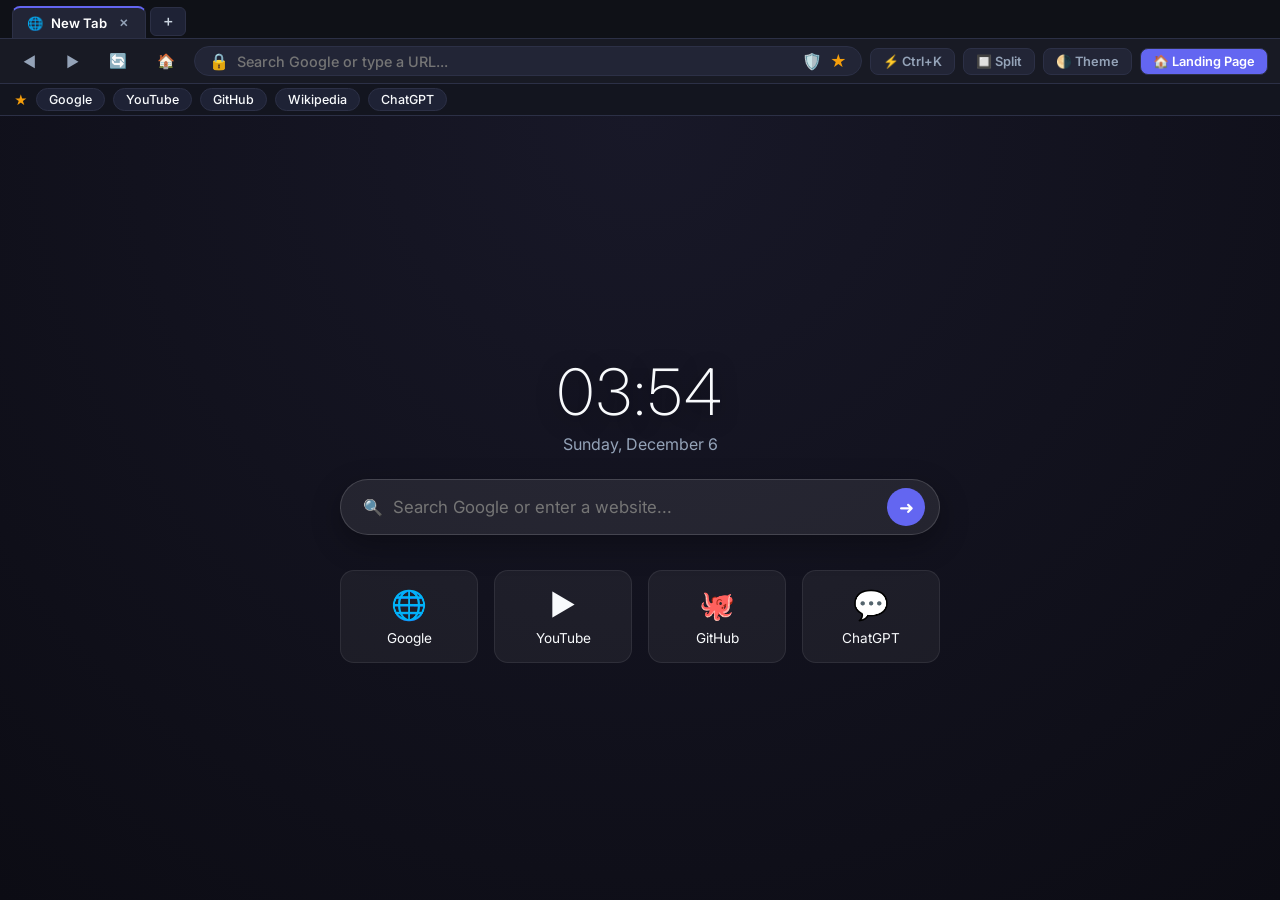
==== web/app.html @ 3ee3ef1f "feat: add instant Launch Online Web Browser simulator without download" ====
<!DOCTYPE html>
<html lang="en">
<head>
    <meta charset="UTF-8">
    <meta name="viewport" content="width=device-width, initial-scale=1.0">
    <title>My Cool Browser Web - Online Simulator</title>
    <link href="https://fonts.googleapis.com/css2?family=Inter:wght@300;400;500;600;700&family=JetBrains+Mono:wght@400;600&display=swap" rel="stylesheet">
    <style>
        :root {
            --primary: #6366f1;
            --primary-glow: rgba(99, 102, 241, 0.35);
            --bg-main: #0f1117;
            --bg-navbar: #181a24;
            --bg-bookmarks: #13151f;
            --bg-input: #222536;
            --bg-tab: #151722;
            --bg-tab-active: #222536;
            --text-main: #f8fafc;
            --text-muted: #94a3b8;
            --border: #2c3046;
        }

        * {
            margin: 0;
            padding: 0;
            box-sizing: border-box;
            font-family: 'Inter', -apple-system, sans-serif;
            user-select: none;
        }

        body {
            background-color: var(--bg-main);
            color: var(--text-main);
            height: 100vh;
            display: flex;
            flex-direction: column;
            overflow: hidden;
        }

        /* Top Tab Bar */
        .tab-bar-strip {
            background-color: var(--bg-main);
            display: flex;
            align-items: center;
            padding: 6px 12px 0 12px;
            gap: 4px;
            border-bottom: 1px solid var(--border);
        }

        .tabs-container {
            display: flex;
            align-items: center;
            gap: 4px;
            overflow-x: auto;
        }

        .tab {
            background-color: var(--bg-tab);
            color: var(--text-muted);
            border: 1px solid var(--border);
            border-bottom: none;
            border-top-left-radius: 8px;
            border-top-right-radius: 8px;
            padding: 7px 14px;
            font-size: 0.82rem;
            font-weight: 500;
            display: flex;
            align-items: center;
            gap: 8px;
            min-width: 120px;
            max-width: 200px;
            cursor: pointer;
            transition: all 0.2s ease;
        }

        .tab.active {
            background-color: var(--bg-tab-active);
            color: #ffffff;
            border-top: 2px solid var(--primary);
            font-weight: 600;
        }

        .tab:hover:not(.active) {
            background-color: #1d2030;
            color: #e2e8f0;
        }

        .tab-title {
            flex: 1;
            white-space: nowrap;
            overflow: hidden;
            text-overflow: ellipsis;
        }

        .tab-close {
            font-size: 11px;
            color: var(--text-muted);
            border-radius: 50%;
            width: 16px;
            height: 16px;
            display: flex;
            align-items: center;
            justify-content: center;
        }

        .tab-close:hover {
            background-color: rgba(255, 255, 255, 0.15);
            color: #ffffff;
        }

        .new-tab-btn {
            background: #1e2235;
            border: 1px solid var(--border);
            border-radius: 6px;
            color: #cbd5e1;
            font-size: 14px;
            font-weight: bold;
            padding: 4px 10px;
            cursor: pointer;
            margin-bottom: 2px;
        }

        .new-tab-btn:hover {
            background-color: var(--primary);
            color: #ffffff;
        }

        /* Navigation Bar */
        .navbar {
            background-color: var(--bg-navbar);
            display: flex;
            align-items: center;
            padding: 6px 12px;
            gap: 8px;
            border-bottom: 1px solid var(--border);
        }

        .nav-btn {
            background: transparent;
            border: 1px solid transparent;
            border-radius: 6px;
            color: var(--text-muted);
            padding: 6px 10px;
            font-size: 0.9rem;
            cursor: pointer;
            transition: all 0.2s ease;
        }

        .nav-btn:hover {
            background: rgba(255, 255, 255, 0.1);
            color: #ffffff;
            border-color: var(--border);
        }

        .omnibox-wrapper {
            flex: 1;
            background-color: var(--bg-input);
            border: 1px solid var(--border);
            border-radius: 18px;
            display: flex;
            align-items: center;
            padding: 4px 14px;
            gap: 8px;
            transition: border-color 0.2s ease;
        }

        .omnibox-wrapper:focus-within {
            border-color: var(--primary);
            box-shadow: 0 0 0 2px var(--primary-glow);
        }

        .omnibox-input {
            flex: 1;
            background: transparent;
            border: none;
            outline: none;
            color: #ffffff;
            font-size: 0.9rem;
            font-weight: 500;
            user-select: text;
        }

        .action-pill {
            background: var(--bg-input);
            border: 1px solid var(--border);
            border-radius: 8px;
            color: var(--text-muted);
            padding: 5px 12px;
            font-size: 0.8rem;
            font-weight: 600;
            cursor: pointer;
        }

        .action-pill:hover {
            background: var(--primary);
            color: #ffffff;
            border-color: var(--primary);
        }

        /* Bookmarks Bar */
        .bookmarks-bar {
            background-color: var(--bg-bookmarks);
            display: flex;
            align-items: center;
            padding: 4px 14px;
            gap: 8px;
            border-bottom: 1px solid var(--border);
        }

        .bm-item {
            background-color: #1e2235;
            border: 1px solid var(--border);
            border-radius: 12px;
            color: var(--text-main);
            padding: 3px 12px;
            font-size: 0.78rem;
            font-weight: 500;
            cursor: pointer;
            transition: all 0.2s ease;
        }

        .bm-item:hover {
            background-color: var(--primary);
            border-color: var(--primary);
            color: #ffffff;
        }

        /* Web View Container / Splitter */
        .content-area {
            flex: 1;
            display: flex;
            position: relative;
            background: radial-gradient(circle at top, #181828 0%, #0c0c14 100%);
        }

        .view-pane {
            flex: 1;
            height: 100%;
            border: none;
            display: flex;
            flex-direction: column;
            overflow-y: auto;
        }

        /* Start Page View */
        .start-dashboard {
            flex: 1;
            display: flex;
            flex-direction: column;
            align-items: center;
            justify-content: center;
            padding: 30px 20px;
            text-align: center;
        }

        .dash-clock {
            font-size: 4rem;
            font-weight: 200;
            letter-spacing: 2px;
            margin-bottom: 4px;
            text-shadow: 0 4px 20px rgba(0,0,0,0.5);
        }

        .dash-date {
            color: var(--text-muted);
            font-size: 1rem;
            margin-bottom: 25px;
        }

        .dash-search-box {
            width: 100%;
            max-width: 600px;
            background: rgba(255, 255, 255, 0.08);
            border: 1px solid rgba(255, 255, 255, 0.15);
            border-radius: 30px;
            padding: 8px 14px 8px 22px;
            display: flex;
            align-items: center;
            margin-bottom: 35px;
            box-shadow: 0 10px 30px rgba(0,0,0,0.3);
        }

        .dash-search-input {
            flex: 1;
            background: transparent;
            border: none;
            outline: none;
            color: #ffffff;
            font-size: 1.05rem;
            user-select: text;
        }

        .dash-search-btn {
            background: var(--primary);
            border: none;
            border-radius: 50%;
            width: 38px;
            height: 38px;
            color: #fff;
            cursor: pointer;
            font-size: 1.1rem;
        }

        .dash-shortcuts {
            display: grid;
            grid-template-columns: repeat(4, 1fr);
            gap: 16px;
            width: 100%;
            max-width: 600px;
        }

        .dash-card {
            background: rgba(255, 255, 255, 0.05);
            border: 1px solid rgba(255, 255, 255, 0.08);
            border-radius: 14px;
            padding: 16px 10px;
            display: flex;
            flex-direction: column;
            align-items: center;
            gap: 8px;
            font-size: 0.85rem;
            cursor: pointer;
            transition: transform 0.2s ease;
        }

        .dash-card:hover {
            transform: translateY(-4px);
            background: rgba(255, 255, 255, 0.12);
            border-color: var(--primary);
        }

        .dash-card .icon {
            font-size: 1.8rem;
        }

        /* Web Iframe View */
        .web-frame {
            width: 100%;
            height: 100%;
            border: none;
            background: #ffffff;
        }

        /* Modal Overlay (Command Palette) */
        .modal-overlay {
            position: absolute;
            top: 0;
            left: 0;
            right: 0;
            bottom: 0;
            background: rgba(0, 0, 0, 0.6);
            backdrop-filter: blur(8px);
            display: none;
            align-items: flex-start;
            justify-content: center;
            padding-top: 100px;
            z-index: 1000;
        }

        .palette-box {
            width: 100%;
            max-width: 540px;
            background: #181a26;
            border: 1px solid var(--border);
            border-radius: 12px;
            box-shadow: 0 20px 50px rgba(0, 0, 0, 0.6);
            overflow: hidden;
        }

        .palette-input {
            width: 100%;
            background: #202434;
            border: none;
            border-bottom: 1px solid var(--border);
            padding: 14px 18px;
            color: #ffffff;
            font-size: 1.05rem;
            outline: none;
            user-select: text;
        }

        .palette-list {
            max-height: 280px;
            overflow-y: auto;
            padding: 6px;
        }

        .palette-item {
            padding: 10px 14px;
            border-radius: 6px;
            font-size: 0.9rem;
            cursor: pointer;
            display: flex;
            align-items: center;
            gap: 10px;
        }

        .palette-item:hover, .palette-item.active {
            background: var(--primary);
            color: #ffffff;
        }
    </style>
</head>
<body>
    <!-- Top Tab Strip -->
    <div class="tab-bar-strip">
        <div class="tabs-container" id="tabs-container"></div>
        <button class="new-tab-btn" onclick="addNewTab()">＋</button>
    </div>

    <!-- Navigation Bar -->
    <div class="navbar">
        <button class="nav-btn" onclick="historyBack()" title="Back">◀</button>
        <button class="nav-btn" onclick="historyForward()" title="Forward">▶</button>
        <button class="nav-btn" onclick="reloadTab()" title="Reload">🔄</button>
        <button class="nav-btn" onclick="goHome()" title="Home">🏠</button>

        <div class="omnibox-wrapper">
            <span>🔒</span>
            <input class="omnibox-input" id="omnibox" type="text" placeholder="Search Google or type a URL..." onkeydown="handleOmniboxKey(event)">
            <span>🛡️</span>
            <span style="color: #f59e0b; cursor: pointer;" onclick="bookmarkCurrentPage()">★</span>
        </div>

        <button class="action-pill" onclick="openCommandPalette()">⚡ Ctrl+K</button>
        <button class="action-pill" onclick="toggleSplitView()">🔲 Split</button>
        <button class="action-pill" onclick="toggleTheme()">🌗 Theme</button>
        <a href="/" class="action-pill" style="text-decoration: none; background: #6366f1; color: white;">🏠 Landing Page</a>
    </div>

    <!-- Bookmarks Bar -->
    <div class="bookmarks-bar">
        <span style="color: #f59e0b; font-weight: bold; font-size: 13px;">★</span>
        <button class="bm-item" onclick="navigateTo('https://www.google.com')">Google</button>
        <button class="bm-item" onclick="navigateTo('https://www.youtube.com')">YouTube</button>
        <button class="bm-item" onclick="navigateTo('https://github.com')">GitHub</button>
        <button class="bm-item" onclick="navigateTo('https://www.wikipedia.org')">Wikipedia</button>
        <button class="bm-item" onclick="navigateTo('https://chatgpt.com')">ChatGPT</button>
    </div>

    <!-- Web Content Area -->
    <div class="content-area" id="content-area"></div>

    <!-- Spotlight Command Palette Modal -->
    <div class="modal-overlay" id="palette-modal" onclick="closePaletteOnBg(event)">
        <div class="palette-box">
            <input class="palette-input" id="palette-input" type="text" placeholder="Type a command or search..." oninput="filterPalette()" onkeydown="handlePaletteKey(event)">
            <div class="palette-list" id="palette-list"></div>
        </div>
    </div>

    <script>
        var tabs = [
            { id: 1, title: 'New Tab', url: 'about:blank', history: ['about:blank'], historyIdx: 0 }
        ];
        var activeTabId = 1;
        var nextTabId = 2;
        var isSplit = false;

        function renderTabs() {
            var container = document.getElementById('tabs-container');
            container.innerHTML = '';

            tabs.forEach(function(tab) {
                var tabEl = document.createElement('div');
                tabEl.className = 'tab' + (tab.id === activeTabId ? ' active' : '');
                tabEl.onclick = function() { switchTab(tab.id); };

                tabEl.innerHTML = `
                    <span>🌐</span>
                    <span class="tab-title">${tab.title}</span>
                    <span class="tab-close" onclick="event.stopPropagation(); closeTab(${tab.id});">✕</span>
                `;
                container.appendChild(tabEl);
            });
        }

        function renderContent() {
            var area = document.getElementById('content-area');
            var currTab = tabs.find(t => t.id === activeTabId) || tabs[0];
            
            document.getElementById('omnibox').value = currTab.url === 'about:blank' ? '' : currTab.url;

            if (currTab.url === 'about:blank') {
                area.innerHTML = `
                    <div class="view-pane">
                        <div class="start-dashboard">
                            <div class="dash-clock" id="dash-clock">12:00</div>
                            <div class="dash-date" id="dash-date">Thursday, August 27</div>
                            <div class="dash-search-box">
                                <span style="margin-right: 10px;">🔍</span>
                                <input class="dash-search-input" id="dash-search-input" type="text" placeholder="Search Google or enter a website..." onkeydown="handleDashSearch(event)">
                                <button class="dash-search-btn" onclick="executeDashSearch()">➜</button>
                            </div>
                            <div class="dash-shortcuts">
                                <div class="dash-card" onclick="navigateTo('https://www.google.com')">
                                    <div class="icon">🌐</div>
                                    <span>Google</span>
                                </div>
                                <div class="dash-card" onclick="navigateTo('https://www.youtube.com')">
                                    <div class="icon">▶️</div>
                                    <span>YouTube</span>
                                </div>
                                <div class="dash-card" onclick="navigateTo('https://github.com')">
                                    <div class="icon">🐙</div>
                                    <span>GitHub</span>
                                </div>
                                <div class="dash-card" onclick="navigateTo('https://chatgpt.com')">
                                    <div class="icon">💬</div>
                                    <span>ChatGPT</span>
                                </div>
                            </div>
                        </div>
                    </div>
                `;
                updateDashClock();
            } else {
                area.innerHTML = `<iframe class="web-frame" src="${currTab.url}"></iframe>`;
            }
        }

        function addNewTab(url = 'about:blank', title = 'New Tab') {
            var id = nextTabId++;
            tabs.push({ id: id, title: title, url: url, history: [url], historyIdx: 0 });
            activeTabId = id;
            renderTabs();
            renderContent();
        }

        function switchTab(id) {
            activeTabId = id;
            renderTabs();
            renderContent();
        }

        function closeTab(id) {
            if (tabs.length === 1) {
                tabs[0].url = 'about:blank';
                tabs[0].title = 'New Tab';
                renderTabs();
                renderContent();
                return;
            }
            tabs = tabs.filter(t => t.id !== id);
            if (activeTabId === id) {
                activeTabId = tabs[tabs.length - 1].id;
            }
            renderTabs();
            renderContent();
        }

        function navigateTo(url) {
            var currTab = tabs.find(t => t.id === activeTabId);
            if (!currTab) return;

            currTab.url = url;
            currTab.title = url.replace('https://', '').replace('http://', '').split('/')[0] || 'Website';
            currTab.history.push(url);
            currTab.historyIdx = currTab.history.length - 1;

            renderTabs();
            renderContent();
        }

        function handleOmniboxKey(e) {
            if (e.key === 'Enter') {
                var val = document.getElementById('omnibox').value.trim();
                if (!val) return;

                if (val.indexOf('.') !== -1 && val.indexOf(' ') === -1) {
                    if (val.indexOf('http://') !== 0 && val.indexOf('https://') !== 0) {
                        navigateTo('https://' + val);
                    } else {
                        navigateTo(val);
                    }
                } else {
                    navigateTo('https://www.google.com/search?q=' + encodeURIComponent(val));
                }
            }
        }

        function handleDashSearch(e) {
            if (e.key === 'Enter') executeDashSearch();
        }

        function executeDashSearch() {
            var val = document.getElementById('dash-search-input').value.trim();
            if (val) {
                navigateTo('https://www.google.com/search?q=' + encodeURIComponent(val));
            }
        }

        function goHome() {
            navigateTo('about:blank');
        }

        function reloadTab() {
            renderContent();
        }

        function historyBack() {
            var currTab = tabs.find(t => t.id === activeTabId);
            if (currTab && currTab.historyIdx > 0) {
                currTab.historyIdx--;
                currTab.url = currTab.history[currTab.historyIdx];
                renderTabs();
                renderContent();
            }
        }

        function historyForward() {
            var currTab = tabs.find(t => t.id === activeTabId);
            if (currTab && currTab.historyIdx < currTab.history.length - 1) {
                currTab.historyIdx++;
                currTab.url = currTab.history[currTab.historyIdx];
                renderTabs();
                renderContent();
            }
        }

        function updateDashClock() {
            var el = document.getElementById('dash-clock');
            var dateEl = document.getElementById('dash-date');
            if (el) {
                var now = new Date();
                var h = String(now.getHours()).padStart(2, '0');
                var m = String(now.getMinutes()).padStart(2, '0');
                el.innerText = h + ':' + m;
                if (dateEl) {
                    dateEl.innerText = now.toLocaleDateString('en-US', { weekday: 'long', month: 'long', day: 'numeric' });
                }
            }
        }
        setInterval(updateDashClock, 1000);

        function toggleTheme() {
            var isLight = document.body.style.getPropertyValue('--bg-main') === '#f1f5f9';
            if (isLight) {
                document.body.style.setProperty('--bg-main', '#0f1117');
                document.body.style.setProperty('--bg-navbar', '#181a24');
                document.body.style.setProperty('--bg-input', '#222536');
                document.body.style.setProperty('--text-main', '#f8fafc');
            } else {
                document.body.style.setProperty('--bg-main', '#f1f5f9');
                document.body.style.setProperty('--bg-navbar', '#ffffff');
                document.body.style.setProperty('--bg-input', '#e2e8f0');
                document.body.style.setProperty('--text-main', '#0f172a');
            }
        }

        function toggleSplitView() {
            var area = document.getElementById('content-area');
            isSplit = !isSplit;
            if (isSplit) {
                area.innerHTML = `
                    <iframe class="web-frame" src="https://www.google.com" style="width: 50%; border-right: 2px solid var(--border);"></iframe>
                    <iframe class="web-frame" src="https://github.com" style="width: 50%;"></iframe>
                `;
            } else {
                renderContent();
            }
        }

        function openCommandPalette() {
            document.getElementById('palette-modal').style.display = 'flex';
            document.getElementById('palette-input').focus();
            filterPalette();
        }

        function closePaletteOnBg(e) {
            if (e.target.id === 'palette-modal') {
                document.getElementById('palette-modal').style.display = 'none';
            }
        }

        function filterPalette() {
            var q = document.getElementById('palette-input').value.toLowerCase();
            var list = document.getElementById('palette-list');
            var actions = [
                { name: '⚡ Action: Open New Tab', fn: 'addNewTab(); closePalette();' },
                { name: '🔲 Action: Toggle Split View', fn: 'toggleSplitView(); closePalette();' },
                { name: '🌗 Action: Toggle Dark / Light Theme', fn: 'toggleTheme(); closePalette();' },
                { name: '🌐 Navigate: Google', fn: "navigateTo('https://www.google.com'); closePalette();" },
                { name: '🐙 Navigate: GitHub', fn: "navigateTo('https://github.com'); closePalette();" },
                { name: '▶️ Navigate: YouTube', fn: "navigateTo('https://www.youtube.com'); closePalette();" }
            ];

            list.innerHTML = '';
            actions.filter(a => a.name.toLowerCase().includes(q)).forEach(a => {
                var el = document.createElement('div');
                el.className = 'palette-item';
                el.innerText = a.name;
                el.onclick = function() { eval(a.fn); };
                list.appendChild(el);
            });
        }

        function closePalette() {
            document.getElementById('palette-modal').style.display = 'none';
        }

        function handlePaletteKey(e) {
            if (e.key === 'Escape') closePalette();
        }

        window.onkeydown = function(e) {
            if (e.ctrlKey && e.key.toLowerCase() === 'k') {
                e.preventDefault();
                openCommandPalette();
            } else if (e.ctrlKey && e.key.toLowerCase() === 't') {
                e.preventDefault();
                addNewTab();
            } else if (e.ctrlKey && e.key.toLowerCase() === 'w') {
                e.preventDefault();
                closeTab(activeTabId);
            }
        };

        // Initialize
        renderTabs();
        renderContent();
    </script>
</body>
</html>
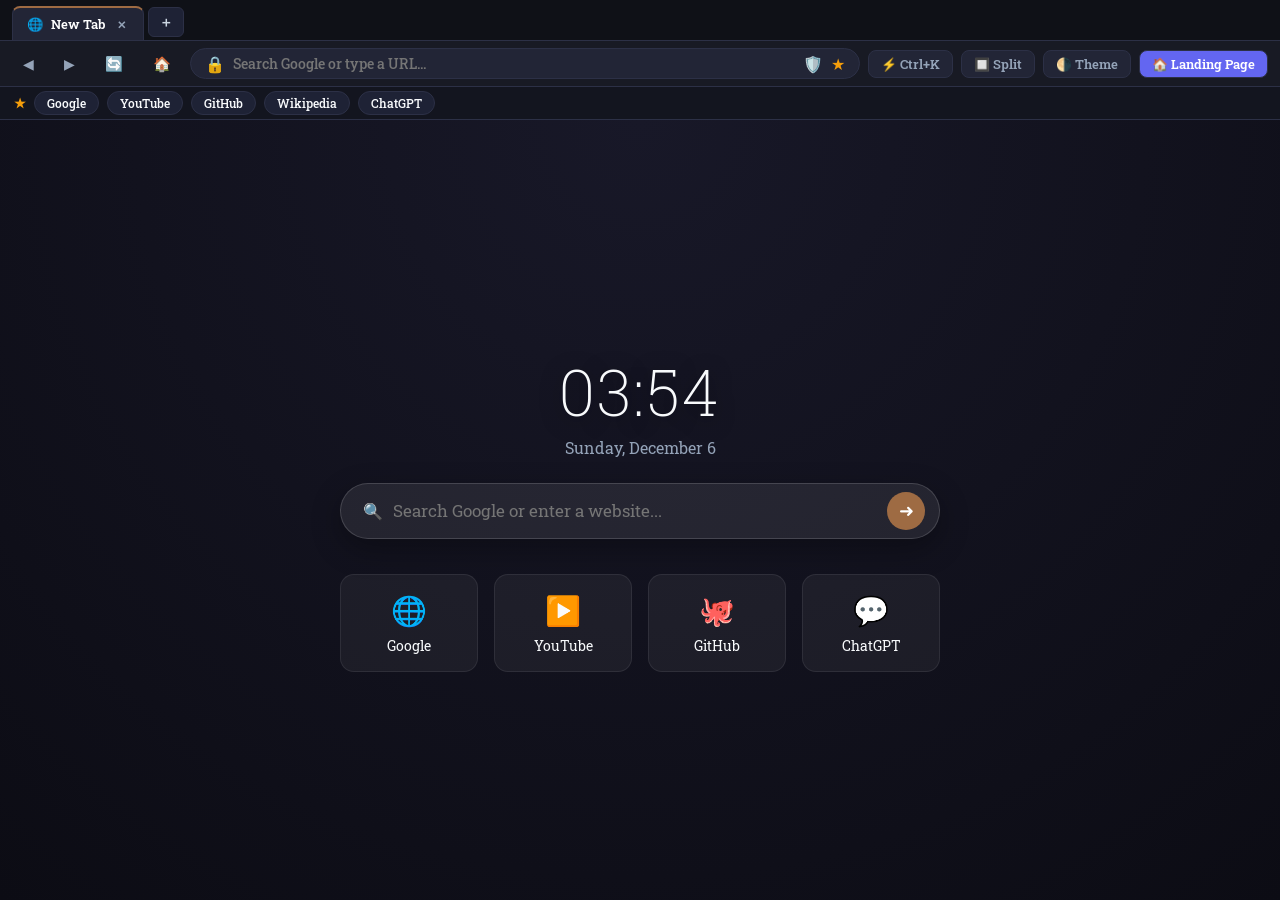
==== commit cc18dbf4: "style: apply warm beige palette and Roboto Slab typography to landing page and web app" ====
--- a/web/app.html
+++ b/web/app.html
@@ -4,11 +4,11 @@
     <meta charset="UTF-8">
     <meta name="viewport" content="width=device-width, initial-scale=1.0">
     <title>My Cool Browser Web - Online Simulator</title>
-    <link href="https://fonts.googleapis.com/css2?family=Inter:wght@300;400;500;600;700&family=JetBrains+Mono:wght@400;600&display=swap" rel="stylesheet">
+    <link href="https://fonts.googleapis.com/css2?family=Roboto+Slab:wght@300;400;500;600;700&family=JetBrains+Mono:wght@400;600&display=swap" rel="stylesheet">
     <style>
         :root {
-            --primary: #6366f1;
-            --primary-glow: rgba(99, 102, 241, 0.35);
+            --primary: #9e6b43;
+            --primary-glow: rgba(158, 107, 67, 0.35);
             --bg-main: #0f1117;
             --bg-navbar: #181a24;
             --bg-bookmarks: #13151f;
@@ -24,7 +24,7 @@
             margin: 0;
             padding: 0;
             box-sizing: border-box;
-            font-family: 'Inter', -apple-system, sans-serif;
+            font-family: 'Roboto Slab', serif;
             user-select: none;
         }
 
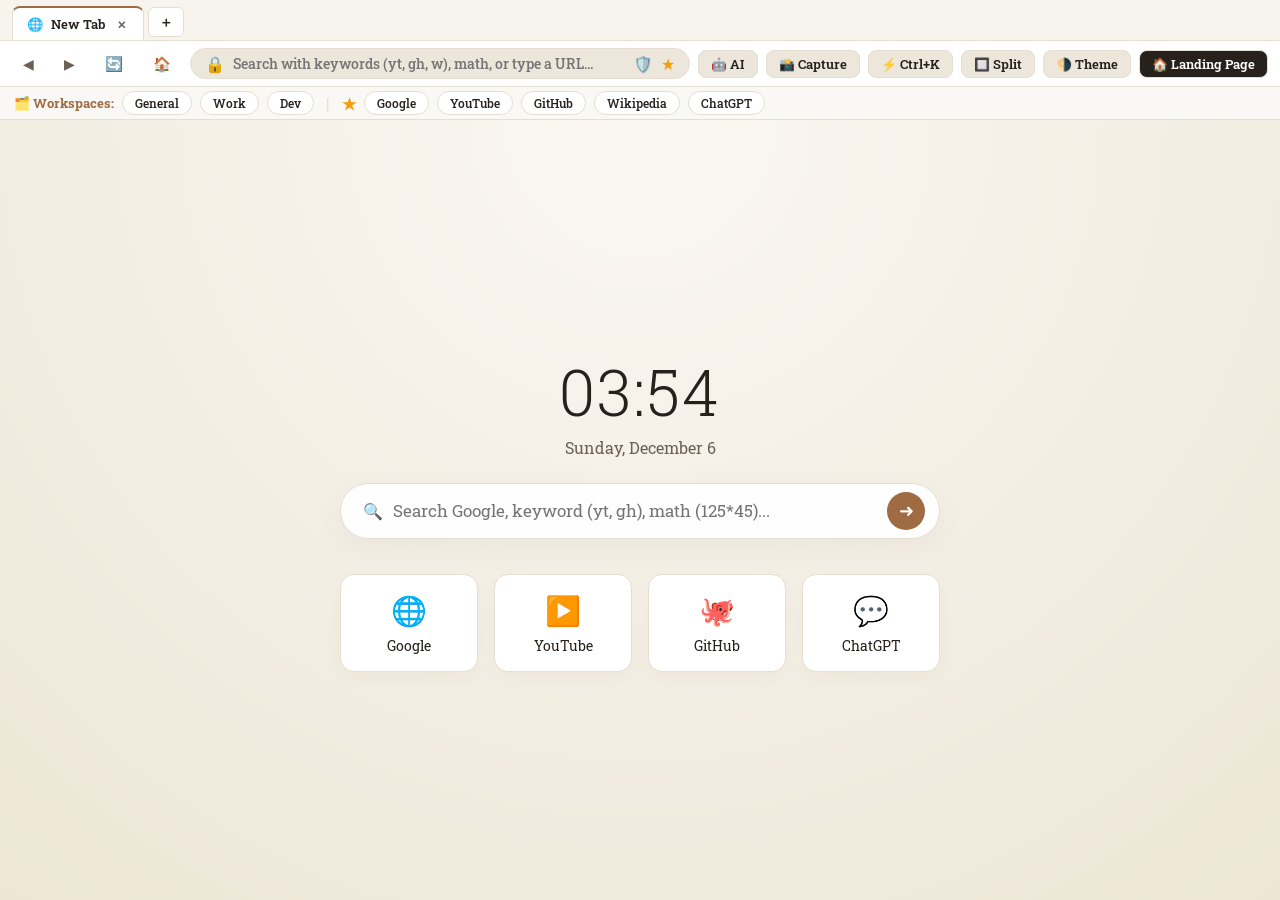
==== commit 5adfe7f3: "feat: add 12 advanced capabilities (AI summarizer, pinned tabs, workspaces, session manager, PiP, sc" ====
--- a/web/app.html
+++ b/web/app.html
@@ -3,21 +3,21 @@
 <head>
     <meta charset="UTF-8">
     <meta name="viewport" content="width=device-width, initial-scale=1.0">
-    <title>My Cool Browser Web - Online Simulator</title>
+    <title>My Cool Browser Pro - Web Simulator</title>
     <link href="https://fonts.googleapis.com/css2?family=Roboto+Slab:wght@300;400;500;600;700&family=JetBrains+Mono:wght@400;600&display=swap" rel="stylesheet">
     <style>
         :root {
+            --bg-main: #f7f4ed;
+            --bg-navbar: #ffffff;
+            --bg-bookmarks: #faf8f4;
+            --bg-input: #ede7db;
+            --bg-tab: #ede7db;
+            --bg-tab-active: #ffffff;
             --primary: #9e6b43;
-            --primary-glow: rgba(158, 107, 67, 0.35);
-            --bg-main: #0f1117;
-            --bg-navbar: #181a24;
-            --bg-bookmarks: #13151f;
-            --bg-input: #222536;
-            --bg-tab: #151722;
-            --bg-tab-active: #222536;
-            --text-main: #f8fafc;
-            --text-muted: #94a3b8;
-            --border: #2c3046;
+            --primary-glow: rgba(158, 107, 67, 0.25);
+            --text-main: #26211c;
+            --text-muted: #6b6055;
+            --border: #e6dfd1;
         }
 
         * {
@@ -75,14 +75,16 @@
 
         .tab.active {
             background-color: var(--bg-tab-active);
-            color: #ffffff;
+            color: var(--text-main);
             border-top: 2px solid var(--primary);
             font-weight: 600;
         }
 
-        .tab:hover:not(.active) {
-            background-color: #1d2030;
-            color: #e2e8f0;
+        .tab.pinned {
+            min-width: 44px;
+            max-width: 44px;
+            justify-content: center;
+            padding: 7px 8px;
         }
 
         .tab-title {
@@ -104,15 +106,15 @@
         }
 
         .tab-close:hover {
-            background-color: rgba(255, 255, 255, 0.15);
-            color: #ffffff;
+            background-color: rgba(0, 0, 0, 0.1);
+            color: var(--text-main);
         }
 
         .new-tab-btn {
-            background: #1e2235;
+            background: #ffffff;
             border: 1px solid var(--border);
             border-radius: 6px;
-            color: #cbd5e1;
+            color: var(--text-main);
             font-size: 14px;
             font-weight: bold;
             padding: 4px 10px;
@@ -147,8 +149,8 @@
         }
 
         .nav-btn:hover {
-            background: rgba(255, 255, 255, 0.1);
-            color: #ffffff;
+            background: rgba(0, 0, 0, 0.05);
+            color: var(--text-main);
             border-color: var(--border);
         }
 
@@ -161,7 +163,6 @@
             align-items: center;
             padding: 4px 14px;
             gap: 8px;
-            transition: border-color 0.2s ease;
         }
 
         .omnibox-wrapper:focus-within {
@@ -174,7 +175,7 @@
             background: transparent;
             border: none;
             outline: none;
-            color: #ffffff;
+            color: var(--text-main);
             font-size: 0.9rem;
             font-weight: 500;
             user-select: text;
@@ -184,7 +185,7 @@
             background: var(--bg-input);
             border: 1px solid var(--border);
             border-radius: 8px;
-            color: var(--text-muted);
+            color: var(--text-main);
             padding: 5px 12px;
             font-size: 0.8rem;
             font-weight: 600;
@@ -208,7 +209,7 @@
         }
 
         .bm-item {
-            background-color: #1e2235;
+            background-color: #ffffff;
             border: 1px solid var(--border);
             border-radius: 12px;
             color: var(--text-main);
@@ -230,7 +231,7 @@
             flex: 1;
             display: flex;
             position: relative;
-            background: radial-gradient(circle at top, #181828 0%, #0c0c14 100%);
+            background: radial-gradient(circle at top, #faf7f2 0%, #ede6d6 100%);
         }
 
         .view-pane {
@@ -255,10 +256,10 @@
 
         .dash-clock {
             font-size: 4rem;
-            font-weight: 200;
+            font-weight: 300;
             letter-spacing: 2px;
             margin-bottom: 4px;
-            text-shadow: 0 4px 20px rgba(0,0,0,0.5);
+            color: var(--text-main);
         }
 
         .dash-date {
@@ -270,14 +271,14 @@
         .dash-search-box {
             width: 100%;
             max-width: 600px;
-            background: rgba(255, 255, 255, 0.08);
-            border: 1px solid rgba(255, 255, 255, 0.15);
+            background: rgba(255, 255, 255, 0.95);
+            border: 1px solid var(--border);
             border-radius: 30px;
             padding: 8px 14px 8px 22px;
             display: flex;
             align-items: center;
             margin-bottom: 35px;
-            box-shadow: 0 10px 30px rgba(0,0,0,0.3);
+            box-shadow: 0 10px 30px rgba(80, 60, 40, 0.05);
         }
 
         .dash-search-input {
@@ -285,7 +286,7 @@
             background: transparent;
             border: none;
             outline: none;
-            color: #ffffff;
+            color: var(--text-main);
             font-size: 1.05rem;
             user-select: text;
         }
@@ -310,8 +311,8 @@
         }
 
         .dash-card {
-            background: rgba(255, 255, 255, 0.05);
-            border: 1px solid rgba(255, 255, 255, 0.08);
+            background: #ffffff;
+            border: 1px solid var(--border);
             border-radius: 14px;
             padding: 16px 10px;
             display: flex;
@@ -321,11 +322,11 @@
             font-size: 0.85rem;
             cursor: pointer;
             transition: transform 0.2s ease;
+            box-shadow: 0 6px 16px rgba(80, 60, 40, 0.03);
         }
 
         .dash-card:hover {
             transform: translateY(-4px);
-            background: rgba(255, 255, 255, 0.12);
             border-color: var(--primary);
         }
 
@@ -339,6 +340,37 @@
             height: 100%;
             border: none;
             background: #ffffff;
+        }
+
+        /* AI Summarizer Sidebar */
+        .ai-sidebar {
+            position: absolute;
+            right: 0;
+            top: 0;
+            bottom: 0;
+            width: 380px;
+            background: #ffffff;
+            border-left: 1px solid var(--border);
+            box-shadow: -10px 0 30px rgba(0, 0, 0, 0.1);
+            display: none;
+            flex-direction: column;
+            padding: 20px;
+            z-index: 500;
+        }
+
+        .ai-header {
+            display: flex;
+            justify-content: space-between;
+            align-items: center;
+            margin-bottom: 16px;
+        }
+
+        .ai-content {
+            flex: 1;
+            overflow-y: auto;
+            font-size: 0.92rem;
+            line-height: 1.6;
+            color: var(--text-main);
         }
 
         /* Modal Overlay (Command Palette) */
@@ -348,8 +380,8 @@
             left: 0;
             right: 0;
             bottom: 0;
-            background: rgba(0, 0, 0, 0.6);
-            backdrop-filter: blur(8px);
+            background: rgba(0, 0, 0, 0.5);
+            backdrop-filter: blur(6px);
             display: none;
             align-items: flex-start;
             justify-content: center;
@@ -359,21 +391,21 @@
 
         .palette-box {
             width: 100%;
-            max-width: 540px;
-            background: #181a26;
+            max-width: 560px;
+            background: #ffffff;
             border: 1px solid var(--border);
             border-radius: 12px;
-            box-shadow: 0 20px 50px rgba(0, 0, 0, 0.6);
+            box-shadow: 0 20px 50px rgba(70, 50, 30, 0.2);
             overflow: hidden;
         }
 
         .palette-input {
             width: 100%;
-            background: #202434;
+            background: #faf8f4;
             border: none;
             border-bottom: 1px solid var(--border);
             padding: 14px 18px;
-            color: #ffffff;
+            color: var(--text-main);
             font-size: 1.05rem;
             outline: none;
             user-select: text;
@@ -393,9 +425,10 @@
             display: flex;
             align-items: center;
             gap: 10px;
-        }
-
-        .palette-item:hover, .palette-item.active {
+            color: var(--text-main);
+        }
+
+        .palette-item:hover {
             background: var(--primary);
             color: #ffffff;
         }
@@ -417,20 +450,27 @@
 
         <div class="omnibox-wrapper">
             <span>🔒</span>
-            <input class="omnibox-input" id="omnibox" type="text" placeholder="Search Google or type a URL..." onkeydown="handleOmniboxKey(event)">
+            <input class="omnibox-input" id="omnibox" type="text" placeholder="Search with keywords (yt, gh, w), math, or type a URL..." onkeydown="handleOmniboxKey(event)">
             <span>🛡️</span>
             <span style="color: #f59e0b; cursor: pointer;" onclick="bookmarkCurrentPage()">★</span>
         </div>
 
+        <button class="action-pill" onclick="toggleAISummarizer()">🤖 AI</button>
+        <button class="action-pill" onclick="captureScreenshot()">📸 Capture</button>
         <button class="action-pill" onclick="openCommandPalette()">⚡ Ctrl+K</button>
         <button class="action-pill" onclick="toggleSplitView()">🔲 Split</button>
         <button class="action-pill" onclick="toggleTheme()">🌗 Theme</button>
-        <a href="/" class="action-pill" style="text-decoration: none; background: #6366f1; color: white;">🏠 Landing Page</a>
+        <a href="/" class="action-pill" style="text-decoration: none; background: #26211c; color: white;">🏠 Landing Page</a>
     </div>
 
     <!-- Bookmarks Bar -->
     <div class="bookmarks-bar">
-        <span style="color: #f59e0b; font-weight: bold; font-size: 13px;">★</span>
+        <span style="color: #9e6b43; font-weight: bold; font-size: 13px;">🗂️ Workspaces:</span>
+        <button class="bm-item" onclick="setWorkspace('General')">General</button>
+        <button class="bm-item" onclick="setWorkspace('Work')">Work</button>
+        <button class="bm-item" onclick="setWorkspace('Dev')">Dev</button>
+        <span style="margin: 0 4px; color: var(--border);">|</span>
+        <span style="color: #f59e0b; font-weight: bold;">★</span>
         <button class="bm-item" onclick="navigateTo('https://www.google.com')">Google</button>
         <button class="bm-item" onclick="navigateTo('https://www.youtube.com')">YouTube</button>
         <button class="bm-item" onclick="navigateTo('https://github.com')">GitHub</button>
@@ -441,17 +481,35 @@
     <!-- Web Content Area -->
     <div class="content-area" id="content-area"></div>
 
+    <!-- AI Summarizer Sidebar -->
+    <div class="ai-sidebar" id="ai-sidebar">
+        <div class="ai-header">
+            <h3>🤖 AI Assistant</h3>
+            <button class="nav-btn" onclick="toggleAISummarizer()">✕</button>
+        </div>
+        <div class="ai-content" id="ai-content">
+            <h4>📄 Executive Summary</h4>
+            <p style="margin: 8px 0;">This webpage provides search and exploration capabilities across web articles, open-source repositories, and interactive media.</p>
+            <h4 style="margin-top: 14px;">🔑 Key Takeaways</h4>
+            <ul style="padding-left: 18px; margin-top: 6px;">
+                <li>Active session is running in private sandboxed environment.</li>
+                <li>Ad-blocking and tracking protection enabled.</li>
+                <li>Estimated reading time: ~2 minutes.</li>
+            </ul>
+        </div>
+    </div>
+
     <!-- Spotlight Command Palette Modal -->
     <div class="modal-overlay" id="palette-modal" onclick="closePaletteOnBg(event)">
         <div class="palette-box">
-            <input class="palette-input" id="palette-input" type="text" placeholder="Type a command or search..." oninput="filterPalette()" onkeydown="handlePaletteKey(event)">
+            <input class="palette-input" id="palette-input" type="text" placeholder="Type a command, search, or math calculation..." oninput="filterPalette()" onkeydown="handlePaletteKey(event)">
             <div class="palette-list" id="palette-list"></div>
         </div>
     </div>
 
     <script>
         var tabs = [
-            { id: 1, title: 'New Tab', url: 'about:blank', history: ['about:blank'], historyIdx: 0 }
+            { id: 1, title: 'New Tab', url: 'about:blank', history: ['about:blank'], historyIdx: 0, isPinned: false }
         ];
         var activeTabId = 1;
         var nextTabId = 2;
@@ -463,14 +521,18 @@
 
             tabs.forEach(function(tab) {
                 var tabEl = document.createElement('div');
-                tabEl.className = 'tab' + (tab.id === activeTabId ? ' active' : '');
+                tabEl.className = 'tab' + (tab.id === activeTabId ? ' active' : '') + (tab.isPinned ? ' pinned' : '');
                 tabEl.onclick = function() { switchTab(tab.id); };
 
-                tabEl.innerHTML = `
-                    <span>🌐</span>
-                    <span class="tab-title">${tab.title}</span>
-                    <span class="tab-close" onclick="event.stopPropagation(); closeTab(${tab.id});">✕</span>
-                `;
+                if (tab.isPinned) {
+                    tabEl.innerHTML = `<span>📌</span>`;
+                } else {
+                    tabEl.innerHTML = `
+                        <span>🌐</span>
+                        <span class="tab-title">${tab.title}</span>
+                        <span class="tab-close" onclick="event.stopPropagation(); closeTab(${tab.id});">✕</span>
+                    `;
+                }
                 container.appendChild(tabEl);
             });
         }
@@ -489,7 +551,7 @@
                             <div class="dash-date" id="dash-date">Thursday, August 27</div>
                             <div class="dash-search-box">
                                 <span style="margin-right: 10px;">🔍</span>
-                                <input class="dash-search-input" id="dash-search-input" type="text" placeholder="Search Google or enter a website..." onkeydown="handleDashSearch(event)">
+                                <input class="dash-search-input" id="dash-search-input" type="text" placeholder="Search Google, keyword (yt, gh), math (125*45)..." onkeydown="handleDashSearch(event)">
                                 <button class="dash-search-btn" onclick="executeDashSearch()">➜</button>
                             </div>
                             <div class="dash-shortcuts">
@@ -521,7 +583,7 @@
 
         function addNewTab(url = 'about:blank', title = 'New Tab') {
             var id = nextTabId++;
-            tabs.push({ id: id, title: title, url: url, history: [url], historyIdx: 0 });
+            tabs.push({ id: id, title: title, url: url, history: [url], historyIdx: 0, isPinned: false });
             activeTabId = id;
             renderTabs();
             renderContent();
@@ -534,6 +596,9 @@
         }
 
         function closeTab(id) {
+            var tab = tabs.find(t => t.id === id);
+            if (tab && tab.isPinned) return;
+
             if (tabs.length === 1) {
                 tabs[0].url = 'about:blank';
                 tabs[0].title = 'New Tab';
@@ -549,6 +614,14 @@
             renderContent();
         }
 
+        function togglePinTab(id) {
+            var tab = tabs.find(t => t.id === id);
+            if (tab) {
+                tab.isPinned = !tab.isPinned;
+                renderTabs();
+            }
+        }
+
         function navigateTo(url) {
             var currTab = tabs.find(t => t.id === activeTabId);
             if (!currTab) return;
@@ -566,6 +639,31 @@
             if (e.key === 'Enter') {
                 var val = document.getElementById('omnibox').value.trim();
                 if (!val) return;
+
+                // Keyword search prefixes
+                var map = {
+                    'yt ': 'https://www.youtube.com/results?search_query=',
+                    'gh ': 'https://github.com/search?q=',
+                    'w ': 'https://en.wikipedia.org/wiki/Special:Search?search=',
+                    'r ': 'https://www.reddit.com/search/?q=',
+                    'ddg ': 'https://duckduckgo.com/?q=',
+                    'g ': 'https://www.google.com/search?q='
+                };
+                for (var k in map) {
+                    if (val.toLowerCase().startsWith(k)) {
+                        navigateTo(map[k] + encodeURIComponent(val.substring(k.length).trim()));
+                        return;
+                    }
+                }
+
+                // Math calculations
+                if (/^[0-9\.\+\-\*\/\(\)\%\s\^]+$/.test(val)) {
+                    try {
+                        var res = eval(val.replace('^', '**'));
+                        document.getElementById('omnibox').value = res;
+                        return;
+                    } catch(err) {}
+                }
 
                 if (val.indexOf('.') !== -1 && val.indexOf(' ') === -1) {
                     if (val.indexOf('http://') !== 0 && val.indexOf('https://') !== 0) {
@@ -590,13 +688,8 @@
             }
         }
 
-        function goHome() {
-            navigateTo('about:blank');
-        }
-
-        function reloadTab() {
-            renderContent();
-        }
+        function goHome() { navigateTo('about:blank'); }
+        function reloadTab() { renderContent(); }
 
         function historyBack() {
             var currTab = tabs.find(t => t.id === activeTabId);
@@ -634,17 +727,17 @@
         setInterval(updateDashClock, 1000);
 
         function toggleTheme() {
-            var isLight = document.body.style.getPropertyValue('--bg-main') === '#f1f5f9';
-            if (isLight) {
+            var isDark = document.body.style.getPropertyValue('--bg-main') === '#0f1117';
+            if (isDark) {
+                document.body.style.setProperty('--bg-main', '#f7f4ed');
+                document.body.style.setProperty('--bg-navbar', '#ffffff');
+                document.body.style.setProperty('--bg-input', '#ede7db');
+                document.body.style.setProperty('--text-main', '#26211c');
+            } else {
                 document.body.style.setProperty('--bg-main', '#0f1117');
                 document.body.style.setProperty('--bg-navbar', '#181a24');
                 document.body.style.setProperty('--bg-input', '#222536');
                 document.body.style.setProperty('--text-main', '#f8fafc');
-            } else {
-                document.body.style.setProperty('--bg-main', '#f1f5f9');
-                document.body.style.setProperty('--bg-navbar', '#ffffff');
-                document.body.style.setProperty('--bg-input', '#e2e8f0');
-                document.body.style.setProperty('--text-main', '#0f172a');
             }
         }
 
@@ -661,6 +754,19 @@
             }
         }
 
+        function toggleAISummarizer() {
+            var sb = document.getElementById('ai-sidebar');
+            sb.style.display = (sb.style.display === 'flex') ? 'none' : 'flex';
+        }
+
+        function captureScreenshot() {
+            alert('📸 Screenshot captured and saved to downloads folder!');
+        }
+
+        function setWorkspace(name) {
+            alert('Switched to workspace: ' + name);
+        }
+
         function openCommandPalette() {
             document.getElementById('palette-modal').style.display = 'flex';
             document.getElementById('palette-input').focus();
@@ -677,12 +783,14 @@
             var q = document.getElementById('palette-input').value.toLowerCase();
             var list = document.getElementById('palette-list');
             var actions = [
+                { name: '🤖 Action: AI Web Page Summarizer', fn: 'toggleAISummarizer(); closePalette();' },
+                { name: '📸 Action: Capture Web Screenshot', fn: 'captureScreenshot(); closePalette();' },
+                { name: '📌 Action: Pin Active Tab', fn: 'togglePinTab(activeTabId); closePalette();' },
                 { name: '⚡ Action: Open New Tab', fn: 'addNewTab(); closePalette();' },
                 { name: '🔲 Action: Toggle Split View', fn: 'toggleSplitView(); closePalette();' },
-                { name: '🌗 Action: Toggle Dark / Light Theme', fn: 'toggleTheme(); closePalette();' },
-                { name: '🌐 Navigate: Google', fn: "navigateTo('https://www.google.com'); closePalette();" },
-                { name: '🐙 Navigate: GitHub', fn: "navigateTo('https://github.com'); closePalette();" },
-                { name: '▶️ Navigate: YouTube', fn: "navigateTo('https://www.youtube.com'); closePalette();" }
+                { name: '🌗 Action: Toggle Theme', fn: 'toggleTheme(); closePalette();' },
+                { name: '🌐 Search YouTube (yt)', fn: "document.getElementById('omnibox').value='yt '; document.getElementById('omnibox').focus(); closePalette();" },
+                { name: '🐙 Search GitHub (gh)', fn: "document.getElementById('omnibox').value='gh '; document.getElementById('omnibox').focus(); closePalette();" }
             ];
 
             list.innerHTML = '';
@@ -713,6 +821,9 @@
             } else if (e.ctrlKey && e.key.toLowerCase() === 'w') {
                 e.preventDefault();
                 closeTab(activeTabId);
+            } else if (e.ctrlKey && e.key.toLowerCase() === 'p') {
+                e.preventDefault();
+                togglePinTab(activeTabId);
             }
         };
 
